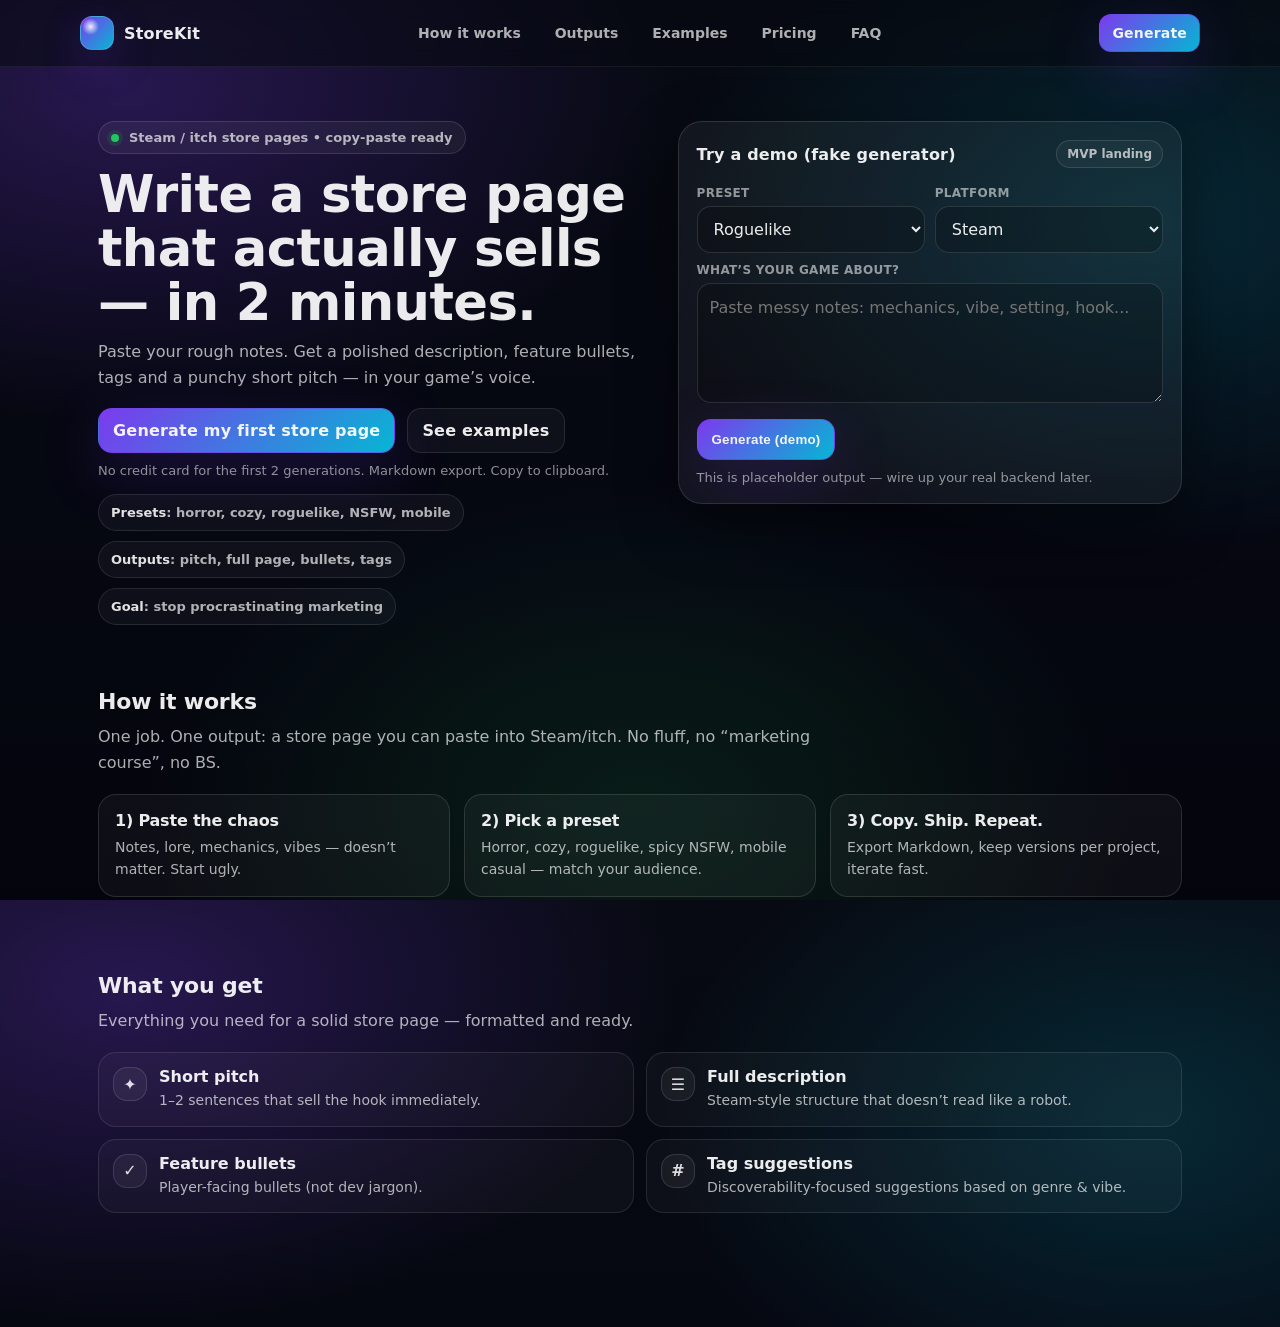
==== index.html @ 453ff999 "Create index.html" ====
<!doctype html>
<html lang="en">
<head>
  <meta charset="utf-8" />
  <meta name="viewport" content="width=device-width, initial-scale=1" />
  <title>StoreKit — Store pages that sell (in minutes)</title>
  <meta name="description" content="Paste your messy notes. Get a polished Steam/itch store page: short pitch, full description, feature bullets, and tags — in minutes." />
  <meta name="theme-color" content="#0b0f1a" />

  <!-- Open Graph -->
  <meta property="og:title" content="StoreKit — Store pages that sell (in minutes)" />
  <meta property="og:description" content="Generate a Steam/itch store page from rough notes: pitch, description, bullets, and tags." />
  <meta property="og:type" content="website" />
  <!-- TODO: add your deployed URL -->
  <meta property="og:url" content="https://YOUR_DOMAIN_HERE" />
  <!-- TODO: add og image -->
  <meta property="og:image" content="https://YOUR_DOMAIN_HERE/og.png" />

  <!-- Favicon -->
  <link rel="icon" href="/favicon.ico" />

  <style>
    :root{
      --bg: #070a12;
      --panel: rgba(255,255,255,0.06);
      --panel2: rgba(255,255,255,0.04);
      --border: rgba(255,255,255,0.12);
      --text: rgba(255,255,255,0.92);
      --muted: rgba(255,255,255,0.68);
      --muted2: rgba(255,255,255,0.55);
      --shadow: 0 20px 60px rgba(0,0,0,0.45);
      --radius: 18px;
      --radius2: 24px;

      --accent: #7c3aed;      /* purple */
      --accent2: #22c55e;     /* green  */
      --accent3: #06b6d4;     /* cyan   */

      --max: 1120px;
      --font: ui-sans-serif, system-ui, -apple-system, Segoe UI, Roboto, Helvetica, Arial, "Apple Color Emoji","Segoe UI Emoji";
    }

    *{ box-sizing: border-box; }
    html, body{ height: 100%; }
    body{
      margin: 0;
      font-family: var(--font);
      color: var(--text);
      background:
        radial-gradient(1000px 600px at 10% 10%, rgba(124, 58, 237, 0.28), transparent 55%),
        radial-gradient(900px 600px at 90% 25%, rgba(6, 182, 212, 0.18), transparent 55%),
        radial-gradient(900px 600px at 50% 90%, rgba(34, 197, 94, 0.12), transparent 55%),
        linear-gradient(180deg, #070a12 0%, #050711 60%, #04050c 100%);
      overflow-x: hidden;
    }

    a{ color: inherit; text-decoration: none; }
    .wrap{ max-width: var(--max); margin: 0 auto; padding: 0 18px; }

    /* Top nav */
    .nav{
      position: sticky;
      top: 0;
      z-index: 50;
      backdrop-filter: blur(10px);
      background: rgba(7,10,18,0.55);
      border-bottom: 1px solid rgba(255,255,255,0.06);
    }
    .nav-in{
      display: flex;
      align-items: center;
      justify-content: space-between;
      gap: 14px;
      padding: 14px 0;
    }
    .brand{
      display: flex; align-items: center; gap: 10px;
      font-weight: 800; letter-spacing: 0.2px;
    }
    .logo{
      width: 34px; height: 34px; border-radius: 12px;
      background:
        radial-gradient(14px 14px at 30% 30%, rgba(255,255,255,0.9), transparent 60%),
        linear-gradient(135deg, rgba(124,58,237,1), rgba(6,182,212,1));
      box-shadow: 0 14px 40px rgba(124,58,237,0.25);
      border: 1px solid rgba(255,255,255,0.15);
    }
    .nav-links{
      display: flex; align-items: center; gap: 14px;
      color: var(--muted);
      font-weight: 600;
      font-size: 14px;
    }
    .nav-links a{
      padding: 8px 10px;
      border-radius: 10px;
    }
    .nav-links a:hover{
      background: rgba(255,255,255,0.06);
      color: rgba(255,255,255,0.86);
    }

    /* Buttons */
    .btn{
      display: inline-flex;
      align-items: center;
      justify-content: center;
      gap: 10px;
      padding: 12px 14px;
      border-radius: 14px;
      font-weight: 800;
      letter-spacing: 0.2px;
      border: 1px solid rgba(255,255,255,0.12);
      background: rgba(255,255,255,0.06);
      color: rgba(255,255,255,0.92);
      cursor: pointer;
      user-select: none;
      transition: transform 160ms ease, background 160ms ease, border-color 160ms ease, box-shadow 160ms ease;
      box-shadow: 0 10px 30px rgba(0,0,0,0.28);
    }
    .btn:hover{
      transform: translateY(-1px);
      border-color: rgba(255,255,255,0.22);
      background: rgba(255,255,255,0.08);
    }
    .btn.primary{
      border: 1px solid rgba(124,58,237,0.55);
      background: linear-gradient(135deg, rgba(124,58,237,1), rgba(6,182,212,1));
      box-shadow: 0 18px 60px rgba(124,58,237,0.22);
    }
    .btn.primary:hover{
      box-shadow: 0 18px 70px rgba(124,58,237,0.30);
    }
    .btn.small{
      padding: 10px 12px;
      border-radius: 12px;
      font-size: 14px;
      font-weight: 800;
    }
    .btn.ghost{
      background: rgba(255,255,255,0.04);
      border-color: rgba(255,255,255,0.10);
      box-shadow: none;
    }

    /* Hero */
    .hero{
      padding: 54px 0 26px;
    }
    .hero-grid{
      display: grid;
      grid-template-columns: 1.05fr 0.95fr;
      gap: 22px;
      align-items: start;
    }
    .pill{
      display: inline-flex;
      align-items: center;
      gap: 10px;
      padding: 8px 12px;
      border-radius: 999px;
      border: 1px solid rgba(255,255,255,0.12);
      background: rgba(255,255,255,0.05);
      color: var(--muted);
      font-size: 13px;
      font-weight: 700;
    }
    .dot{
      width: 8px; height: 8px; border-radius: 999px;
      background: var(--accent2);
      box-shadow: 0 0 0 4px rgba(34,197,94,0.12);
    }
    h1{
      margin: 14px 0 10px;
      font-size: clamp(34px, 4vw, 52px);
      line-height: 1.05;
      letter-spacing: -0.6px;
    }
    .sub{
      color: var(--muted);
      font-size: 16px;
      line-height: 1.6;
      max-width: 56ch;
      margin: 0 0 18px;
    }
    .cta-row{
      display: flex;
      flex-wrap: wrap;
      gap: 12px;
      margin: 10px 0 10px;
    }
    .microtrust{
      color: var(--muted2);
      font-size: 13px;
      margin-top: 10px;
    }
    .stats{
      display: flex;
      flex-wrap: wrap;
      gap: 10px;
      margin-top: 16px;
    }
    .chip{
      border: 1px solid rgba(255,255,255,0.10);
      background: rgba(255,255,255,0.04);
      color: var(--muted);
      padding: 10px 12px;
      border-radius: 999px;
      font-size: 13px;
      font-weight: 700;
    }
    .chip b{ color: rgba(255,255,255,0.88); }

    /* Form card */
    .card{
      border: 1px solid rgba(255,255,255,0.12);
      background: rgba(255,255,255,0.05);
      border-radius: var(--radius2);
      box-shadow: var(--shadow);
      overflow: hidden;
    }
    .card-in{
      padding: 18px;
    }
    .card-head{
      display: flex;
      align-items: center;
      justify-content: space-between;
      gap: 10px;
      margin-bottom: 12px;
    }
    .card-title{
      font-weight: 900;
      letter-spacing: 0.2px;
    }
    .badge{
      font-size: 12px;
      font-weight: 900;
      padding: 6px 10px;
      border-radius: 999px;
      border: 1px solid rgba(255,255,255,0.12);
      background: rgba(255,255,255,0.04);
      color: var(--muted);
    }

    .grid2{
      display: grid;
      grid-template-columns: 1fr 1fr;
      gap: 10px;
      margin: 10px 0;
    }

    label{
      display: block;
      font-size: 12px;
      font-weight: 800;
      letter-spacing: 0.3px;
      color: var(--muted2);
      margin: 6px 0 6px;
      text-transform: uppercase;
    }
    select, textarea, input{
      width: 100%;
      color: rgba(255,255,255,0.92);
      background: rgba(0,0,0,0.22);
      border: 1px solid rgba(255,255,255,0.12);
      border-radius: 14px;
      padding: 12px 12px;
      outline: none;
      font: inherit;
    }
    select:focus, textarea:focus, input:focus{
      border-color: rgba(124,58,237,0.65);
      box-shadow: 0 0 0 4px rgba(124,58,237,0.18);
    }
    textarea{
      min-height: 120px;
      resize: vertical;
      line-height: 1.5;
    }
    .form-actions{
      display: flex;
      align-items: center;
      justify-content: space-between;
      gap: 10px;
      margin-top: 12px;
      flex-wrap: wrap;
    }
    .hint{
      color: var(--muted2);
      font-size: 13px;
    }
    .output{
      margin-top: 14px;
      border-top: 1px solid rgba(255,255,255,0.08);
      padding-top: 14px;
      display: none;
    }
    .output pre{
      margin: 0;
      white-space: pre-wrap;
      word-break: break-word;
      background: rgba(0,0,0,0.22);
      border: 1px solid rgba(255,255,255,0.10);
      border-radius: 14px;
      padding: 12px;
      color: rgba(255,255,255,0.86);
      font-size: 13px;
      line-height: 1.5;
    }
    .output-top{
      display: flex;
      align-items: center;
      justify-content: space-between;
      gap: 10px;
      margin-bottom: 10px;
    }

    /* Sections */
    section{
      padding: 38px 0;
    }
    .section-title{
      font-size: 22px;
      margin: 0 0 10px;
      letter-spacing: -0.2px;
    }
    .section-sub{
      margin: 0 0 18px;
      color: var(--muted);
      line-height: 1.6;
      max-width: 72ch;
    }

    .cards{
      display: grid;
      grid-template-columns: repeat(3, 1fr);
      gap: 14px;
    }
    .mini{
      border: 1px solid rgba(255,255,255,0.12);
      background: rgba(255,255,255,0.04);
      border-radius: var(--radius);
      padding: 16px;
    }
    .mini h3{
      margin: 0 0 6px;
      font-size: 16px;
      letter-spacing: -0.2px;
    }
    .mini p{
      margin: 0;
      color: var(--muted);
      line-height: 1.6;
      font-size: 14px;
    }

    /* Outputs list */
    .list{
      display: grid;
      grid-template-columns: 1fr 1fr;
      gap: 12px;
    }
    .li{
      border: 1px solid rgba(255,255,255,0.10);
      background: rgba(255,255,255,0.03);
      border-radius: var(--radius);
      padding: 14px;
      display: flex;
      gap: 12px;
      align-items: flex-start;
    }
    .ic{
      width: 34px; height: 34px;
      border-radius: 14px;
      border: 1px solid rgba(255,255,255,0.12);
      background: rgba(255,255,255,0.05);
      display: grid;
      place-items: center;
      font-weight: 900;
      color: rgba(255,255,255,0.86);
      flex: 0 0 auto;
    }
    .li b{ display:block; margin-bottom: 4px; }
    .li span{ color: var(--muted); font-size: 14px; line-height: 1.55; }

    /* Example */
    .example{
      display: grid;
      grid-template-columns: 1fr 1fr;
      gap: 14px;
    }
    .codebox{
      border: 1px solid rgba(255,255,255,0.12);
      background: rgba(255,255,255,0.04);
      border-radius: var(--radius2);
      padding: 16px;
      overflow: hidden;
    }
    .codebox h4{
      margin: 0 0 10px;
      font-size: 13px;
      color: var(--muted2);
      letter-spacing: 0.6px;
      text-transform: uppercase;
    }
    .codebox pre{
      margin: 0;
      white-space: pre-wrap;
      word-break: break-word;
      color: rgba(255,255,255,0.86);
      line-height: 1.55;
      font-size: 14px;
    }

    /* Pricing */
    .pricing{
      display: grid;
      grid-template-columns: repeat(3, 1fr);
      gap: 14px;
      align-items: stretch;
    }
    .price-card{
      border: 1px solid rgba(255,255,255,0.12);
      background: rgba(255,255,255,0.04);
      border-radius: var(--radius2);
      padding: 18px;
      display: flex;
      flex-direction: column;
      gap: 12px;
      position: relative;
      overflow: hidden;
    }
    .price-card.featured{
      border-color: rgba(124,58,237,0.55);
      background: linear-gradient(180deg, rgba(124,58,237,0.18), rgba(255,255,255,0.04));
      box-shadow: 0 24px 90px rgba(124,58,237,0.18);
    }
    .price-top{
      display:flex; align-items:flex-start; justify-content:space-between; gap:10px;
    }
    .price-name{
      font-weight: 900;
      letter-spacing: 0.2px;
      font-size: 18px;
    }
    .price{
      font-size: 34px;
      font-weight: 950;
      letter-spacing: -0.6px;
      margin-top: 4px;
    }
    .per{
      color: var(--muted2);
      font-size: 13px;
      margin-top: -4px;
    }
    ul{
      margin: 0;
      padding: 0 0 0 18px;
      color: var(--muted);
      line-height: 1.65;
      font-size: 14px;
    }
    .price-actions{ margin-top: auto; display:flex; gap:10px; flex-wrap: wrap; }

    /* FAQ */
    .faq{
      display: grid;
      grid-template-columns: 1fr 1fr;
      gap: 14px;
    }
    details{
      border: 1px solid rgba(255,255,255,0.10);
      background: rgba(255,255,255,0.03);
      border-radius: var(--radius);
      padding: 12px 14px;
    }
    summary{
      cursor: pointer;
      font-weight: 850;
      color: rgba(255,255,255,0.88);
      list-style: none;
    }
    summary::-webkit-details-marker{ display: none; }
    details p{
      margin: 10px 0 0;
      color: var(--muted);
      line-height: 1.6;
      font-size: 14px;
    }

    /* Final CTA */
    .final{
      padding: 46px 0 62px;
    }
    .final-box{
      border: 1px solid rgba(255,255,255,0.12);
      background: linear-gradient(135deg, rgba(124,58,237,0.14), rgba(6,182,212,0.10));
      border-radius: 28px;
      padding: 22px;
      box-shadow: var(--shadow);
      display: flex;
      gap: 16px;
      align-items: center;
      justify-content: space-between;
      flex-wrap: wrap;
    }
    .final-box h2{
      margin: 0 0 6px;
      font-size: 22px;
      letter-spacing: -0.2px;
    }
    .final-box p{
      margin: 0;
      color: var(--muted);
      line-height: 1.6;
      max-width: 62ch;
    }

    footer{
      padding: 26px 0 40px;
      color: var(--muted2);
      font-size: 13px;
      border-top: 1px solid rgba(255,255,255,0.06);
    }
    .foot{
      display:flex; align-items:flex-start; justify-content:space-between; gap:16px; flex-wrap: wrap;
    }
    .foot a{ color: rgba(255,255,255,0.78); }
    .foot a:hover{ text-decoration: underline; }

    /* Responsive */
    @media (max-width: 980px){
      .hero-grid{ grid-template-columns: 1fr; }
      .cards{ grid-template-columns: 1fr; }
      .list{ grid-template-columns: 1fr; }
      .example{ grid-template-columns: 1fr; }
      .pricing{ grid-template-columns: 1fr; }
      .faq{ grid-template-columns: 1fr; }
    }

    @media (max-width: 520px){
      .nav-links{ display: none; }
      .btn{ width: 100%; }
      .cta-row{ flex-direction: column; }
      .form-actions{ flex-direction: column; align-items: stretch; }
    }
  </style>
</head>

<body>
  <!-- NAV -->
  <div class="nav">
    <div class="wrap nav-in">
      <a class="brand" href="#top" aria-label="StoreKit home">
        <span class="logo" aria-hidden="true"></span>
        <span>StoreKit</span>
      </a>

      <div class="nav-links" aria-label="Primary navigation">
        <a href="#how">How it works</a>
        <a href="#outputs">Outputs</a>
        <a href="#examples">Examples</a>
        <a href="#pricing">Pricing</a>
        <a href="#faq">FAQ</a>
      </div>

      <a class="btn small primary" href="#try">Generate</a>
    </div>
  </div>

  <!-- HERO -->
  <header class="hero" id="top">
    <div class="wrap">
      <div class="hero-grid">
        <div>
          <div class="pill">
            <span class="dot" aria-hidden="true"></span>
            <span>Steam / itch store pages • copy-paste ready</span>
          </div>

          <h1>Write a store page that actually sells — in 2 minutes.</h1>
          <p class="sub">
            Paste your rough notes. Get a polished description, feature bullets, tags and a punchy short pitch —
            in your game’s voice.
          </p>

          <div class="cta-row">
            <!-- TODO: replace href with your real app route when ready -->
            <a class="btn primary" href="#try">Generate my first store page</a>
            <a class="btn ghost" href="#examples">See examples</a>
          </div>

          <div class="microtrust">No credit card for the first 2 generations. Markdown export. Copy to clipboard.</div>

          <div class="stats" aria-label="Highlights">
            <div class="chip"><b>Presets</b>: horror, cozy, roguelike, NSFW, mobile</div>
            <div class="chip"><b>Outputs</b>: pitch, full page, bullets, tags</div>
            <div class="chip"><b>Goal</b>: stop procrastinating marketing</div>
          </div>
        </div>

        <!-- TRY CARD -->
        <div class="card" id="try">
          <div class="card-in">
            <div class="card-head">
              <div class="card-title">Try a demo (fake generator)</div>
              <div class="badge">MVP landing</div>
            </div>

            <div class="grid2">
              <div>
                <label for="genre">Preset</label>
                <select id="genre">
                  <option>Horror</option>
                  <option>Cozy</option>
                  <option selected>Roguelike</option>
                  <option>Mobile Casual</option>
                  <option>NSFW / Spicy</option>
                </select>
              </div>
              <div>
                <label for="platform">Platform</label>
                <select id="platform">
                  <option selected>Steam</option>
                  <option>itch.io</option>
                  <option>Play Store</option>
                </select>
              </div>
            </div>

            <label for="notes">What’s your game about?</label>
            <textarea id="notes" placeholder="Paste messy notes: mechanics, vibe, setting, hook..."></textarea>

            <div class="form-actions">
              <button class="btn primary" id="genBtn" type="button">Generate (demo)</button>
              <div class="hint">This is placeholder output — wire up your real backend later.</div>
            </div>

            <div class="output" id="output">
              <div class="output-top">
                <div class="badge">Generated preview</div>
                <button class="btn small" id="copyBtn" type="button">Copy</button>
              </div>
              <pre id="outText"></pre>
            </div>
          </div>
        </div>
      </div>
    </div>
  </header>

  <!-- HOW -->
  <section id="how">
    <div class="wrap">
      <h2 class="section-title">How it works</h2>
      <p class="section-sub">
        One job. One output: a store page you can paste into Steam/itch. No fluff, no “marketing course”, no BS.
      </p>

      <div class="cards">
        <div class="mini">
          <h3>1) Paste the chaos</h3>
          <p>Notes, lore, mechanics, vibes — doesn’t matter. Start ugly.</p>
        </div>
        <div class="mini">
          <h3>2) Pick a preset</h3>
          <p>Horror, cozy, roguelike, spicy NSFW, mobile casual — match your audience.</p>
        </div>
        <div class="mini">
          <h3>3) Copy. Ship. Repeat.</h3>
          <p>Export Markdown, keep versions per project, iterate fast.</p>
        </div>
      </div>
    </div>
  </section>

  <!-- OUTPUTS -->
  <section id="outputs">
    <div class="wrap">
      <h2 class="section-title">What you get</h2>
      <p class="section-sub">Everything you need for a solid store page — formatted and ready.</p>

      <div class="list">
        <div class="li">
          <div class="ic">✦</div>
          <div>
            <b>Short pitch</b>
            <span>1–2 sentences that sell the hook immediately.</span>
          </div>
        </div>
        <div class="li">
          <div class="ic">☰</div>
          <div>
            <b>Full description</b>
            <span>Steam-style structure that doesn’t read like a robot.</span>
          </div>
        </div>
        <div class="li">
          <div class="ic">✓</div>
          <div>
            <b>Feature bullets</b>
            <span>Player-facing bullets (not dev jargon).</span>
          </div>
        </div>
        <div class="li">
          <div class="ic">#</div>
          <div>
            <b>Tag suggestions</b>
            <span>Discoverability-focused suggestions based on genre & vibe.</span>
          </div>
        </div>
      </div>
    </div>
  </section>

  <!-- EXAMPLES -->
  <section id="examples">
    <div class="wrap">
      <h2 class="section
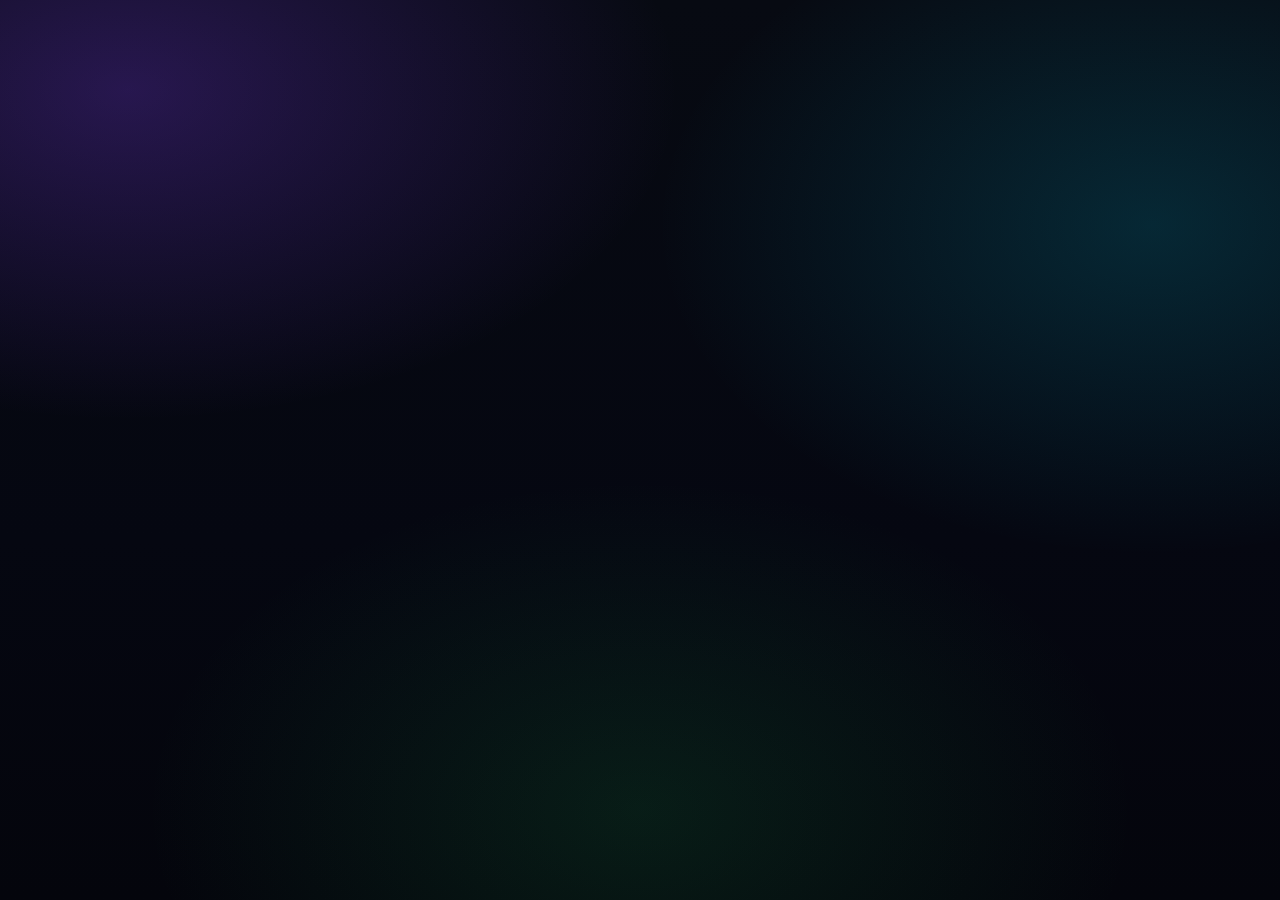
==== commit 064da8a4: "Update index.html" ====
--- a/index.html
+++ b/index.html
@@ -435,118 +435,7 @@
       border-color: rgba(124,58,237,0.55);
       background: linear-gradient(180deg, rgba(124,58,237,0.18), rgba(255,255,255,0.04));
       box-shadow: 0 24px 90px rgba(124,58,237,0.18);
-    }
-    .price-top{
-      display:flex; align-items:flex-start; justify-content:space-between; gap:10px;
-    }
-    .price-name{
-      font-weight: 900;
-      letter-spacing: 0.2px;
-      font-size: 18px;
-    }
-    .price{
-      font-size: 34px;
-      font-weight: 950;
-      letter-spacing: -0.6px;
-      margin-top: 4px;
-    }
-    .per{
-      color: var(--muted2);
-      font-size: 13px;
-      margin-top: -4px;
-    }
-    ul{
-      margin: 0;
-      padding: 0 0 0 18px;
-      color: var(--muted);
-      line-height: 1.65;
-      font-size: 14px;
-    }
-    .price-actions{ margin-top: auto; display:flex; gap:10px; flex-wrap: wrap; }
-
-    /* FAQ */
-    .faq{
-      display: grid;
-      grid-template-columns: 1fr 1fr;
-      gap: 14px;
-    }
-    details{
-      border: 1px solid rgba(255,255,255,0.10);
-      background: rgba(255,255,255,0.03);
-      border-radius: var(--radius);
-      padding: 12px 14px;
-    }
-    summary{
-      cursor: pointer;
-      font-weight: 850;
-      color: rgba(255,255,255,0.88);
-      list-style: none;
-    }
-    summary::-webkit-details-marker{ display: none; }
-    details p{
-      margin: 10px 0 0;
-      color: var(--muted);
-      line-height: 1.6;
-      font-size: 14px;
-    }
-
-    /* Final CTA */
-    .final{
-      padding: 46px 0 62px;
-    }
-    .final-box{
-      border: 1px solid rgba(255,255,255,0.12);
-      background: linear-gradient(135deg, rgba(124,58,237,0.14), rgba(6,182,212,0.10));
-      border-radius: 28px;
-      padding: 22px;
-      box-shadow: var(--shadow);
-      display: flex;
-      gap: 16px;
-      align-items: center;
-      justify-content: space-between;
-      flex-wrap: wrap;
-    }
-    .final-box h2{
-      margin: 0 0 6px;
-      font-size: 22px;
-      letter-spacing: -0.2px;
-    }
-    .final-box p{
-      margin: 0;
-      color: var(--muted);
-      line-height: 1.6;
-      max-width: 62ch;
-    }
-
-    footer{
-      padding: 26px 0 40px;
-      color: var(--muted2);
-      font-size: 13px;
-      border-top: 1px solid rgba(255,255,255,0.06);
-    }
-    .foot{
-      display:flex; align-items:flex-start; justify-content:space-between; gap:16px; flex-wrap: wrap;
-    }
-    .foot a{ color: rgba(255,255,255,0.78); }
-    .foot a:hover{ text-decoration: underline; }
-
-    /* Responsive */
-    @media (max-width: 980px){
-      .hero-grid{ grid-template-columns: 1fr; }
-      .cards{ grid-template-columns: 1fr; }
-      .list{ grid-template-columns: 1fr; }
-      .example{ grid-template-columns: 1fr; }
-      .pricing{ grid-template-columns: 1fr; }
-      .faq{ grid-template-columns: 1fr; }
-    }
-
-    @media (max-width: 520px){
-      .nav-links{ display: none; }
-      .btn{ width: 100%; }
-      .cta-row{ flex-direction: column; }
-      .form-actions{ flex-direction: column; align-items: stretch; }
-    }
-  </style>
+
 </head>
 
 <body>
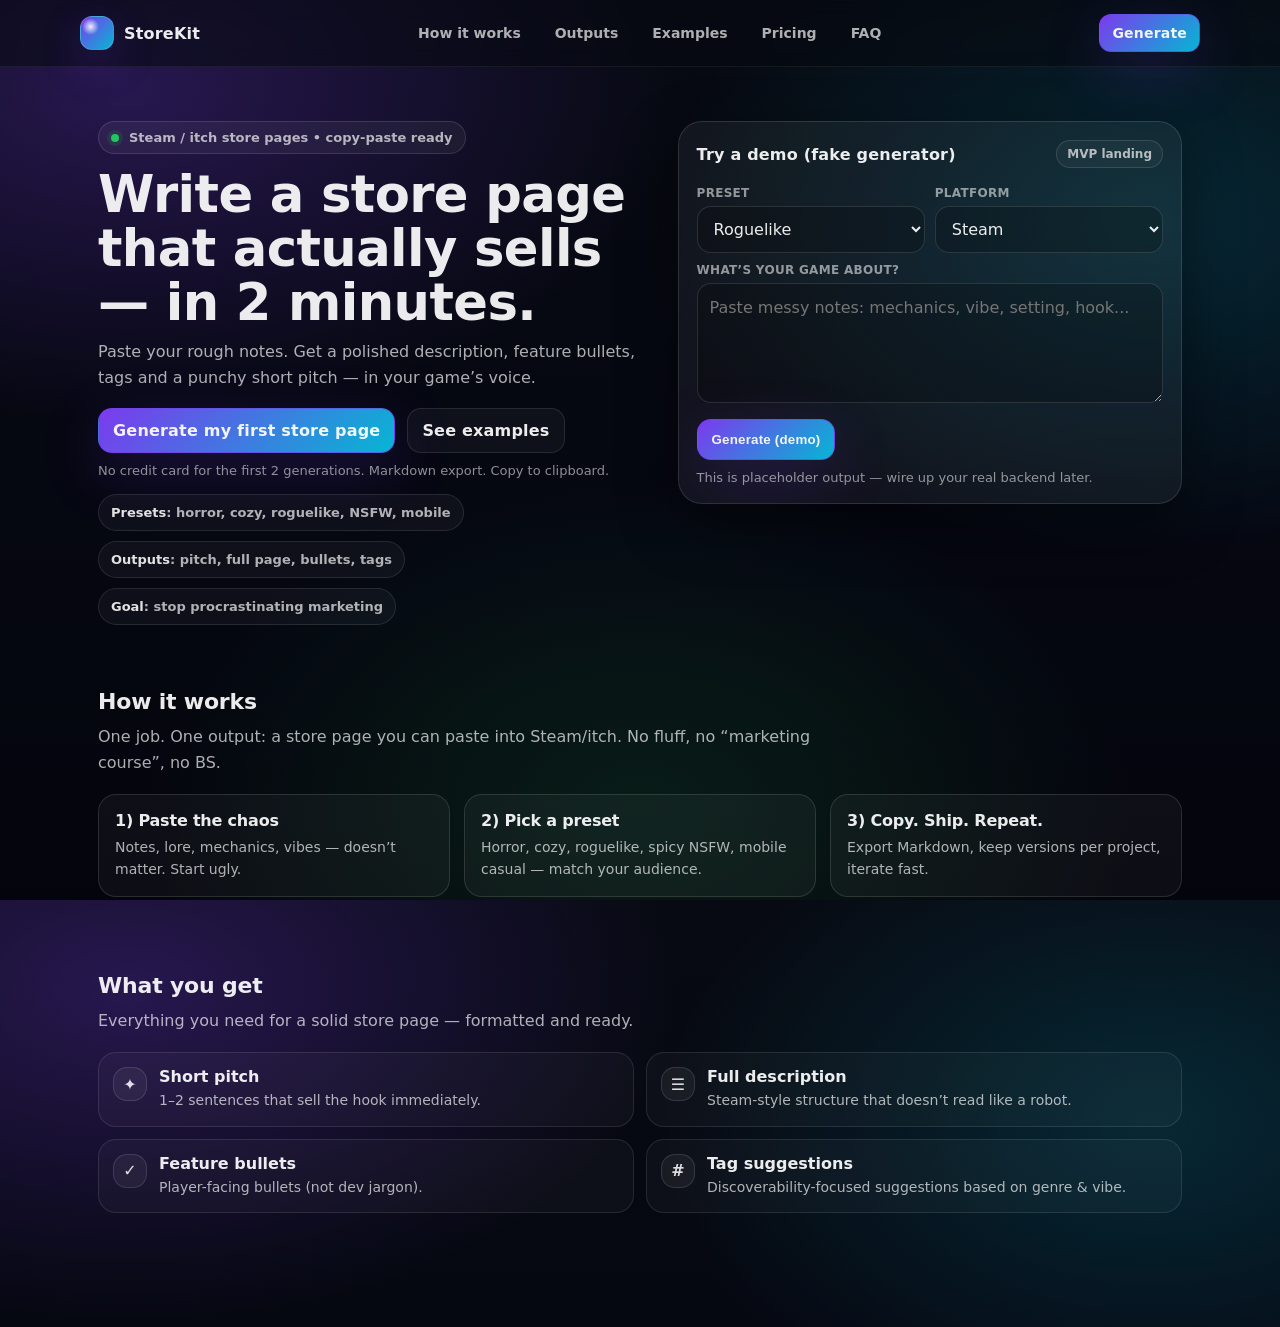
==== commit c37c2757: "Update index.html" ====
--- a/index.html
+++ b/index.html
@@ -19,423 +19,8 @@
   <!-- Favicon -->
   <link rel="icon" href="/favicon.ico" />
 
-  <style>
-    :root{
-      --bg: #070a12;
-      --panel: rgba(255,255,255,0.06);
-      --panel2: rgba(255,255,255,0.04);
-      --border: rgba(255,255,255,0.12);
-      --text: rgba(255,255,255,0.92);
-      --muted: rgba(255,255,255,0.68);
-      --muted2: rgba(255,255,255,0.55);
-      --shadow: 0 20px 60px rgba(0,0,0,0.45);
-      --radius: 18px;
-      --radius2: 24px;
-
-      --accent: #7c3aed;      /* purple */
-      --accent2: #22c55e;     /* green  */
-      --accent3: #06b6d4;     /* cyan   */
-
-      --max: 1120px;
-      --font: ui-sans-serif, system-ui, -apple-system, Segoe UI, Roboto, Helvetica, Arial, "Apple Color Emoji","Segoe UI Emoji";
-    }
-
-    *{ box-sizing: border-box; }
-    html, body{ height: 100%; }
-    body{
-      margin: 0;
-      font-family: var(--font);
-      color: var(--text);
-      background:
-        radial-gradient(1000px 600px at 10% 10%, rgba(124, 58, 237, 0.28), transparent 55%),
-        radial-gradient(900px 600px at 90% 25%, rgba(6, 182, 212, 0.18), transparent 55%),
-        radial-gradient(900px 600px at 50% 90%, rgba(34, 197, 94, 0.12), transparent 55%),
-        linear-gradient(180deg, #070a12 0%, #050711 60%, #04050c 100%);
-      overflow-x: hidden;
-    }
-
-    a{ color: inherit; text-decoration: none; }
-    .wrap{ max-width: var(--max); margin: 0 auto; padding: 0 18px; }
-
-    /* Top nav */
-    .nav{
-      position: sticky;
-      top: 0;
-      z-index: 50;
-      backdrop-filter: blur(10px);
-      background: rgba(7,10,18,0.55);
-      border-bottom: 1px solid rgba(255,255,255,0.06);
-    }
-    .nav-in{
-      display: flex;
-      align-items: center;
-      justify-content: space-between;
-      gap: 14px;
-      padding: 14px 0;
-    }
-    .brand{
-      display: flex; align-items: center; gap: 10px;
-      font-weight: 800; letter-spacing: 0.2px;
-    }
-    .logo{
-      width: 34px; height: 34px; border-radius: 12px;
-      background:
-        radial-gradient(14px 14px at 30% 30%, rgba(255,255,255,0.9), transparent 60%),
-        linear-gradient(135deg, rgba(124,58,237,1), rgba(6,182,212,1));
-      box-shadow: 0 14px 40px rgba(124,58,237,0.25);
-      border: 1px solid rgba(255,255,255,0.15);
-    }
-    .nav-links{
-      display: flex; align-items: center; gap: 14px;
-      color: var(--muted);
-      font-weight: 600;
-      font-size: 14px;
-    }
-    .nav-links a{
-      padding: 8px 10px;
-      border-radius: 10px;
-    }
-    .nav-links a:hover{
-      background: rgba(255,255,255,0.06);
-      color: rgba(255,255,255,0.86);
-    }
-
-    /* Buttons */
-    .btn{
-      display: inline-flex;
-      align-items: center;
-      justify-content: center;
-      gap: 10px;
-      padding: 12px 14px;
-      border-radius: 14px;
-      font-weight: 800;
-      letter-spacing: 0.2px;
-      border: 1px solid rgba(255,255,255,0.12);
-      background: rgba(255,255,255,0.06);
-      color: rgba(255,255,255,0.92);
-      cursor: pointer;
-      user-select: none;
-      transition: transform 160ms ease, background 160ms ease, border-color 160ms ease, box-shadow 160ms ease;
-      box-shadow: 0 10px 30px rgba(0,0,0,0.28);
-    }
-    .btn:hover{
-      transform: translateY(-1px);
-      border-color: rgba(255,255,255,0.22);
-      background: rgba(255,255,255,0.08);
-    }
-    .btn.primary{
-      border: 1px solid rgba(124,58,237,0.55);
-      background: linear-gradient(135deg, rgba(124,58,237,1), rgba(6,182,212,1));
-      box-shadow: 0 18px 60px rgba(124,58,237,0.22);
-    }
-    .btn.primary:hover{
-      box-shadow: 0 18px 70px rgba(124,58,237,0.30);
-    }
-    .btn.small{
-      padding: 10px 12px;
-      border-radius: 12px;
-      font-size: 14px;
-      font-weight: 800;
-    }
-    .btn.ghost{
-      background: rgba(255,255,255,0.04);
-      border-color: rgba(255,255,255,0.10);
-      box-shadow: none;
-    }
-
-    /* Hero */
-    .hero{
-      padding: 54px 0 26px;
-    }
-    .hero-grid{
-      display: grid;
-      grid-template-columns: 1.05fr 0.95fr;
-      gap: 22px;
-      align-items: start;
-    }
-    .pill{
-      display: inline-flex;
-      align-items: center;
-      gap: 10px;
-      padding: 8px 12px;
-      border-radius: 999px;
-      border: 1px solid rgba(255,255,255,0.12);
-      background: rgba(255,255,255,0.05);
-      color: var(--muted);
-      font-size: 13px;
-      font-weight: 700;
-    }
-    .dot{
-      width: 8px; height: 8px; border-radius: 999px;
-      background: var(--accent2);
-      box-shadow: 0 0 0 4px rgba(34,197,94,0.12);
-    }
-    h1{
-      margin: 14px 0 10px;
-      font-size: clamp(34px, 4vw, 52px);
-      line-height: 1.05;
-      letter-spacing: -0.6px;
-    }
-    .sub{
-      color: var(--muted);
-      font-size: 16px;
-      line-height: 1.6;
-      max-width: 56ch;
-      margin: 0 0 18px;
-    }
-    .cta-row{
-      display: flex;
-      flex-wrap: wrap;
-      gap: 12px;
-      margin: 10px 0 10px;
-    }
-    .microtrust{
-      color: var(--muted2);
-      font-size: 13px;
-      margin-top: 10px;
-    }
-    .stats{
-      display: flex;
-      flex-wrap: wrap;
-      gap: 10px;
-      margin-top: 16px;
-    }
-    .chip{
-      border: 1px solid rgba(255,255,255,0.10);
-      background: rgba(255,255,255,0.04);
-      color: var(--muted);
-      padding: 10px 12px;
-      border-radius: 999px;
-      font-size: 13px;
-      font-weight: 700;
-    }
-    .chip b{ color: rgba(255,255,255,0.88); }
-
-    /* Form card */
-    .card{
-      border: 1px solid rgba(255,255,255,0.12);
-      background: rgba(255,255,255,0.05);
-      border-radius: var(--radius2);
-      box-shadow: var(--shadow);
-      overflow: hidden;
-    }
-    .card-in{
-      padding: 18px;
-    }
-    .card-head{
-      display: flex;
-      align-items: center;
-      justify-content: space-between;
-      gap: 10px;
-      margin-bottom: 12px;
-    }
-    .card-title{
-      font-weight: 900;
-      letter-spacing: 0.2px;
-    }
-    .badge{
-      font-size: 12px;
-      font-weight: 900;
-      padding: 6px 10px;
-      border-radius: 999px;
-      border: 1px solid rgba(255,255,255,0.12);
-      background: rgba(255,255,255,0.04);
-      color: var(--muted);
-    }
-
-    .grid2{
-      display: grid;
-      grid-template-columns: 1fr 1fr;
-      gap: 10px;
-      margin: 10px 0;
-    }
-
-    label{
-      display: block;
-      font-size: 12px;
-      font-weight: 800;
-      letter-spacing: 0.3px;
-      color: var(--muted2);
-      margin: 6px 0 6px;
-      text-transform: uppercase;
-    }
-    select, textarea, input{
-      width: 100%;
-      color: rgba(255,255,255,0.92);
-      background: rgba(0,0,0,0.22);
-      border: 1px solid rgba(255,255,255,0.12);
-      border-radius: 14px;
-      padding: 12px 12px;
-      outline: none;
-      font: inherit;
-    }
-    select:focus, textarea:focus, input:focus{
-      border-color: rgba(124,58,237,0.65);
-      box-shadow: 0 0 0 4px rgba(124,58,237,0.18);
-    }
-    textarea{
-      min-height: 120px;
-      resize: vertical;
-      line-height: 1.5;
-    }
-    .form-actions{
-      display: flex;
-      align-items: center;
-      justify-content: space-between;
-      gap: 10px;
-      margin-top: 12px;
-      flex-wrap: wrap;
-    }
-    .hint{
-      color: var(--muted2);
-      font-size: 13px;
-    }
-    .output{
-      margin-top: 14px;
-      border-top: 1px solid rgba(255,255,255,0.08);
-      padding-top: 14px;
-      display: none;
-    }
-    .output pre{
-      margin: 0;
-      white-space: pre-wrap;
-      word-break: break-word;
-      background: rgba(0,0,0,0.22);
-      border: 1px solid rgba(255,255,255,0.10);
-      border-radius: 14px;
-      padding: 12px;
-      color: rgba(255,255,255,0.86);
-      font-size: 13px;
-      line-height: 1.5;
-    }
-    .output-top{
-      display: flex;
-      align-items: center;
-      justify-content: space-between;
-      gap: 10px;
-      margin-bottom: 10px;
-    }
-
-    /* Sections */
-    section{
-      padding: 38px 0;
-    }
-    .section-title{
-      font-size: 22px;
-      margin: 0 0 10px;
-      letter-spacing: -0.2px;
-    }
-    .section-sub{
-      margin: 0 0 18px;
-      color: var(--muted);
-      line-height: 1.6;
-      max-width: 72ch;
-    }
-
-    .cards{
-      display: grid;
-      grid-template-columns: repeat(3, 1fr);
-      gap: 14px;
-    }
-    .mini{
-      border: 1px solid rgba(255,255,255,0.12);
-      background: rgba(255,255,255,0.04);
-      border-radius: var(--radius);
-      padding: 16px;
-    }
-    .mini h3{
-      margin: 0 0 6px;
-      font-size: 16px;
-      letter-spacing: -0.2px;
-    }
-    .mini p{
-      margin: 0;
-      color: var(--muted);
-      line-height: 1.6;
-      font-size: 14px;
-    }
-
-    /* Outputs list */
-    .list{
-      display: grid;
-      grid-template-columns: 1fr 1fr;
-      gap: 12px;
-    }
-    .li{
-      border: 1px solid rgba(255,255,255,0.10);
-      background: rgba(255,255,255,0.03);
-      border-radius: var(--radius);
-      padding: 14px;
-      display: flex;
-      gap: 12px;
-      align-items: flex-start;
-    }
-    .ic{
-      width: 34px; height: 34px;
-      border-radius: 14px;
-      border: 1px solid rgba(255,255,255,0.12);
-      background: rgba(255,255,255,0.05);
-      display: grid;
-      place-items: center;
-      font-weight: 900;
-      color: rgba(255,255,255,0.86);
-      flex: 0 0 auto;
-    }
-    .li b{ display:block; margin-bottom: 4px; }
-    .li span{ color: var(--muted); font-size: 14px; line-height: 1.55; }
-
-    /* Example */
-    .example{
-      display: grid;
-      grid-template-columns: 1fr 1fr;
-      gap: 14px;
-    }
-    .codebox{
-      border: 1px solid rgba(255,255,255,0.12);
-      background: rgba(255,255,255,0.04);
-      border-radius: var(--radius2);
-      padding: 16px;
-      overflow: hidden;
-    }
-    .codebox h4{
-      margin: 0 0 10px;
-      font-size: 13px;
-      color: var(--muted2);
-      letter-spacing: 0.6px;
-      text-transform: uppercase;
-    }
-    .codebox pre{
-      margin: 0;
-      white-space: pre-wrap;
-      word-break: break-word;
-      color: rgba(255,255,255,0.86);
-      line-height: 1.55;
-      font-size: 14px;
-    }
-
-    /* Pricing */
-    .pricing{
-      display: grid;
-      grid-template-columns: repeat(3, 1fr);
-      gap: 14px;
-      align-items: stretch;
-    }
-    .price-card{
-      border: 1px solid rgba(255,255,255,0.12);
-      background: rgba(255,255,255,0.04);
-      border-radius: var(--radius2);
-      padding: 18px;
-      display: flex;
-      flex-direction: column;
-      gap: 12px;
-      position: relative;
-      overflow: hidden;
-    }
-    .price-card.featured{
-      border-color: rgba(124,58,237,0.55);
-      background: linear-gradient(180deg, rgba(124,58,237,0.18), rgba(255,255,255,0.04));
-      box-shadow: 0 24px 90px rgba(124,58,237,0.18);
-
+  <link rel="stylesheet" href="./styles.css" />
+      
 </head>
 
 <body>
@@ -455,7 +40,7 @@
         <a href="#faq">FAQ</a>
       </div>
 
-      <a class="btn small primary" href="#try">Generate</a>
+      <a class="btn small primary" href="account.html">Generate</a>
     </div>
   </div>
 
@@ -477,7 +62,7 @@
 
           <div class="cta-row">
             <!-- TODO: replace href with your real app route when ready -->
-            <a class="btn primary" href="#try">Generate my first store page</a>
+            <a class="btn primary" href="account.html">Generate my first store page</a>
             <a class="btn ghost" href="#examples">See examples</a>
           </div>
 
--- a/styles.css
+++ b/styles.css
@@ -0,0 +1,526 @@
+:root{
+      --bg: #070a12;
+      --panel: rgba(255,255,255,0.06);
+      --panel2: rgba(255,255,255,0.04);
+      --border: rgba(255,255,255,0.12);
+      --text: rgba(255,255,255,0.92);
+      --muted: rgba(255,255,255,0.68);
+      --muted2: rgba(255,255,255,0.55);
+      --shadow: 0 20px 60px rgba(0,0,0,0.45);
+      --radius: 18px;
+      --radius2: 24px;
+
+      --accent: #7c3aed;      /* purple */
+      --accent2: #22c55e;     /* green  */
+      --accent3: #06b6d4;     /* cyan   */
+
+      --max: 1120px;
+      --font: ui-sans-serif, system-ui, -apple-system, Segoe UI, Roboto, Helvetica, Arial, "Apple Color Emoji","Segoe UI Emoji";
+    }
+
+    *{ box-sizing: border-box; }
+    html, body{ height: 100%; }
+    body{
+      margin: 0;
+      font-family: var(--font);
+      color: var(--text);
+      background:
+        radial-gradient(1000px 600px at 10% 10%, rgba(124, 58, 237, 0.28), transparent 55%),
+        radial-gradient(900px 600px at 90% 25%, rgba(6, 182, 212, 0.18), transparent 55%),
+        radial-gradient(900px 600px at 50% 90%, rgba(34, 197, 94, 0.12), transparent 55%),
+        linear-gradient(180deg, #070a12 0%, #050711 60%, #04050c 100%);
+      overflow-x: hidden;
+    }
+
+    a{ color: inherit; text-decoration: none; }
+    .wrap{ max-width: var(--max); margin: 0 auto; padding: 0 18px; }
+
+    /* Top nav */
+    .nav{
+      position: sticky;
+      top: 0;
+      z-index: 50;
+      backdrop-filter: blur(10px);
+      background: rgba(7,10,18,0.55);
+      border-bottom: 1px solid rgba(255,255,255,0.06);
+    }
+    .nav-in{
+      display: flex;
+      align-items: center;
+      justify-content: space-between;
+      gap: 14px;
+      padding: 14px 0;
+    }
+    .brand{
+      display: flex; align-items: center; gap: 10px;
+      font-weight: 800; letter-spacing: 0.2px;
+    }
+    .logo{
+      width: 34px; height: 34px; border-radius: 12px;
+      background:
+        radial-gradient(14px 14px at 30% 30%, rgba(255,255,255,0.9), transparent 60%),
+        linear-gradient(135deg, rgba(124,58,237,1), rgba(6,182,212,1));
+      box-shadow: 0 14px 40px rgba(124,58,237,0.25);
+      border: 1px solid rgba(255,255,255,0.15);
+    }
+    .nav-links{
+      display: flex; align-items: center; gap: 14px;
+      color: var(--muted);
+      font-weight: 600;
+      font-size: 14px;
+    }
+    .nav-links a{
+      padding: 8px 10px;
+      border-radius: 10px;
+    }
+    .nav-links a:hover{
+      background: rgba(255,255,255,0.06);
+      color: rgba(255,255,255,0.86);
+    }
+
+    /* Buttons */
+    .btn{
+      display: inline-flex;
+      align-items: center;
+      justify-content: center;
+      gap: 10px;
+      padding: 12px 14px;
+      border-radius: 14px;
+      font-weight: 800;
+      letter-spacing: 0.2px;
+      border: 1px solid rgba(255,255,255,0.12);
+      background: rgba(255,255,255,0.06);
+      color: rgba(255,255,255,0.92);
+      cursor: pointer;
+      user-select: none;
+      transition: transform 160ms ease, background 160ms ease, border-color 160ms ease, box-shadow 160ms ease;
+      box-shadow: 0 10px 30px rgba(0,0,0,0.28);
+    }
+    .btn:hover{
+      transform: translateY(-1px);
+      border-color: rgba(255,255,255,0.22);
+      background: rgba(255,255,255,0.08);
+    }
+    .btn.primary{
+      border: 1px solid rgba(124,58,237,0.55);
+      background: linear-gradient(135deg, rgba(124,58,237,1), rgba(6,182,212,1));
+      box-shadow: 0 18px 60px rgba(124,58,237,0.22);
+    }
+    .btn.primary:hover{
+      box-shadow: 0 18px 70px rgba(124,58,237,0.30);
+    }
+    .btn.small{
+      padding: 10px 12px;
+      border-radius: 12px;
+      font-size: 14px;
+      font-weight: 800;
+    }
+    .btn.ghost{
+      background: rgba(255,255,255,0.04);
+      border-color: rgba(255,255,255,0.10);
+      box-shadow: none;
+    }
+
+    /* Hero */
+    .hero{
+      padding: 54px 0 26px;
+    }
+    .hero-grid{
+      display: grid;
+      grid-template-columns: 1.05fr 0.95fr;
+      gap: 22px;
+      align-items: start;
+    }
+    .pill{
+      display: inline-flex;
+      align-items: center;
+      gap: 10px;
+      padding: 8px 12px;
+      border-radius: 999px;
+      border: 1px solid rgba(255,255,255,0.12);
+      background: rgba(255,255,255,0.05);
+      color: var(--muted);
+      font-size: 13px;
+      font-weight: 700;
+    }
+    .dot{
+      width: 8px; height: 8px; border-radius: 999px;
+      background: var(--accent2);
+      box-shadow: 0 0 0 4px rgba(34,197,94,0.12);
+    }
+    h1{
+      margin: 14px 0 10px;
+      font-size: clamp(34px, 4vw, 52px);
+      line-height: 1.05;
+      letter-spacing: -0.6px;
+    }
+    .sub{
+      color: var(--muted);
+      font-size: 16px;
+      line-height: 1.6;
+      max-width: 56ch;
+      margin: 0 0 18px;
+    }
+    .cta-row{
+      display: flex;
+      flex-wrap: wrap;
+      gap: 12px;
+      margin: 10px 0 10px;
+    }
+    .microtrust{
+      color: var(--muted2);
+      font-size: 13px;
+      margin-top: 10px;
+    }
+    .stats{
+      display: flex;
+      flex-wrap: wrap;
+      gap: 10px;
+      margin-top: 16px;
+    }
+    .chip{
+      border: 1px solid rgba(255,255,255,0.10);
+      background: rgba(255,255,255,0.04);
+      color: var(--muted);
+      padding: 10px 12px;
+      border-radius: 999px;
+      font-size: 13px;
+      font-weight: 700;
+    }
+    .chip b{ color: rgba(255,255,255,0.88); }
+
+    /* Form card */
+    .card{
+      border: 1px solid rgba(255,255,255,0.12);
+      background: rgba(255,255,255,0.05);
+      border-radius: var(--radius2);
+      box-shadow: var(--shadow);
+      overflow: hidden;
+    }
+    .card-in{
+      padding: 18px;
+    }
+    .card-head{
+      display: flex;
+      align-items: center;
+      justify-content: space-between;
+      gap: 10px;
+      margin-bottom: 12px;
+    }
+    .card-title{
+      font-weight: 900;
+      letter-spacing: 0.2px;
+    }
+    .badge{
+      font-size: 12px;
+      font-weight: 900;
+      padding: 6px 10px;
+      border-radius: 999px;
+      border: 1px solid rgba(255,255,255,0.12);
+      background: rgba(255,255,255,0.04);
+      color: var(--muted);
+    }
+
+    .grid2{
+      display: grid;
+      grid-template-columns: 1fr 1fr;
+      gap: 10px;
+      margin: 10px 0;
+    }
+
+    label{
+      display: block;
+      font-size: 12px;
+      font-weight: 800;
+      letter-spacing: 0.3px;
+      color: var(--muted2);
+      margin: 6px 0 6px;
+      text-transform: uppercase;
+    }
+    select, textarea, input{
+      width: 100%;
+      color: rgba(255,255,255,0.92);
+      background: rgba(0,0,0,0.22);
+      border: 1px solid rgba(255,255,255,0.12);
+      border-radius: 14px;
+      padding: 12px 12px;
+      outline: none;
+      font: inherit;
+    }
+    select:focus, textarea:focus, input:focus{
+      border-color: rgba(124,58,237,0.65);
+      box-shadow: 0 0 0 4px rgba(124,58,237,0.18);
+    }
+    textarea{
+      min-height: 120px;
+      resize: vertical;
+      line-height: 1.5;
+    }
+    .form-actions{
+      display: flex;
+      align-items: center;
+      justify-content: space-between;
+      gap: 10px;
+      margin-top: 12px;
+      flex-wrap: wrap;
+    }
+    .hint{
+      color: var(--muted2);
+      font-size: 13px;
+    }
+    .output{
+      margin-top: 14px;
+      border-top: 1px solid rgba(255,255,255,0.08);
+      padding-top: 14px;
+      display: none;
+    }
+    .output pre{
+      margin: 0;
+      white-space: pre-wrap;
+      word-break: break-word;
+      background: rgba(0,0,0,0.22);
+      border: 1px solid rgba(255,255,255,0.10);
+      border-radius: 14px;
+      padding: 12px;
+      color: rgba(255,255,255,0.86);
+      font-size: 13px;
+      line-height: 1.5;
+    }
+    .output-top{
+      display: flex;
+      align-items: center;
+      justify-content: space-between;
+      gap: 10px;
+      margin-bottom: 10px;
+    }
+
+    /* Sections */
+    section{
+      padding: 38px 0;
+    }
+    .section-title{
+      font-size: 22px;
+      margin: 0 0 10px;
+      letter-spacing: -0.2px;
+    }
+    .section-sub{
+      margin: 0 0 18px;
+      color: var(--muted);
+      line-height: 1.6;
+      max-width: 72ch;
+    }
+
+    .cards{
+      display: grid;
+      grid-template-columns: repeat(3, 1fr);
+      gap: 14px;
+    }
+    .mini{
+      border: 1px solid rgba(255,255,255,0.12);
+      background: rgba(255,255,255,0.04);
+      border-radius: var(--radius);
+      padding: 16px;
+    }
+    .mini h3{
+      margin: 0 0 6px;
+      font-size: 16px;
+      letter-spacing: -0.2px;
+    }
+    .mini p{
+      margin: 0;
+      color: var(--muted);
+      line-height: 1.6;
+      font-size: 14px;
+    }
+
+    /* Outputs list */
+    .list{
+      display: grid;
+      grid-template-columns: 1fr 1fr;
+      gap: 12px;
+    }
+    .li{
+      border: 1px solid rgba(255,255,255,0.10);
+      background: rgba(255,255,255,0.03);
+      border-radius: var(--radius);
+      padding: 14px;
+      display: flex;
+      gap: 12px;
+      align-items: flex-start;
+    }
+    .ic{
+      width: 34px; height: 34px;
+      border-radius: 14px;
+      border: 1px solid rgba(255,255,255,0.12);
+      background: rgba(255,255,255,0.05);
+      display: grid;
+      place-items: center;
+      font-weight: 900;
+      color: rgba(255,255,255,0.86);
+      flex: 0 0 auto;
+    }
+    .li b{ display:block; margin-bottom: 4px; }
+    .li span{ color: var(--muted); font-size: 14px; line-height: 1.55; }
+
+    /* Example */
+    .example{
+      display: grid;
+      grid-template-columns: 1fr 1fr;
+      gap: 14px;
+    }
+    .codebox{
+      border: 1px solid rgba(255,255,255,0.12);
+      background: rgba(255,255,255,0.04);
+      border-radius: var(--radius2);
+      padding: 16px;
+      overflow: hidden;
+    }
+    .codebox h4{
+      margin: 0 0 10px;
+      font-size: 13px;
+      color: var(--muted2);
+      letter-spacing: 0.6px;
+      text-transform: uppercase;
+    }
+    .codebox pre{
+      margin: 0;
+      white-space: pre-wrap;
+      word-break: break-word;
+      color: rgba(255,255,255,0.86);
+      line-height: 1.55;
+      font-size: 14px;
+    }
+
+    /* Pricing */
+    .pricing{
+      display: grid;
+      grid-template-columns: repeat(3, 1fr);
+      gap: 14px;
+      align-items: stretch;
+    }
+    .price-card{
+      border: 1px solid rgba(255,255,255,0.12);
+      background: rgba(255,255,255,0.04);
+      border-radius: var(--radius2);
+      padding: 18px;
+      display: flex;
+      flex-direction: column;
+      gap: 12px;
+      position: relative;
+      overflow: hidden;
+    }
+    .price-card.featured{
+      border-color: rgba(124,58,237,0.55);
+      background: linear-gradient(180deg, rgba(124,58,237,0.18), rgba(255,255,255,0.04));
+      box-shadow: 0 24px 90px rgba(124,58,237,0.18);
+    }
+    .price-top{
+      display:flex; align-items:flex-start; justify-content:space-between; gap:10px;
+    }
+    .price-name{
+      font-weight: 900;
+      letter-spacing: 0.2px;
+      font-size: 18px;
+    }
+    .price{
+      font-size: 34px;
+      font-weight: 950;
+      letter-spacing: -0.6px;
+      margin-top: 4px;
+    }
+    .per{
+      color: var(--muted2);
+      font-size: 13px;
+      margin-top: -4px;
+    }
+    ul{
+      margin: 0;
+      padding: 0 0 0 18px;
+      color: var(--muted);
+      line-height: 1.65;
+      font-size: 14px;
+    }
+    .price-actions{ margin-top: auto; display:flex; gap:10px; flex-wrap: wrap; }
+
+    /* FAQ */
+    .faq{
+      display: grid;
+      grid-template-columns: 1fr 1fr;
+      gap: 14px;
+    }
+    details{
+      border: 1px solid rgba(255,255,255,0.10);
+      background: rgba(255,255,255,0.03);
+      border-radius: var(--radius);
+      padding: 12px 14px;
+    }
+    summary{
+      cursor: pointer;
+      font-weight: 850;
+      color: rgba(255,255,255,0.88);
+      list-style: none;
+    }
+    summary::-webkit-details-marker{ display: none; }
+    details p{
+      margin: 10px 0 0;
+      color: var(--muted);
+      line-height: 1.6;
+      font-size: 14px;
+    }
+
+    /* Final CTA */
+    .final{
+      padding: 46px 0 62px;
+    }
+    .final-box{
+      border: 1px solid rgba(255,255,255,0.12);
+      background: linear-gradient(135deg, rgba(124,58,237,0.14), rgba(6,182,212,0.10));
+      border-radius: 28px;
+      padding: 22px;
+      box-shadow: var(--shadow);
+      display: flex;
+      gap: 16px;
+      align-items: center;
+      justify-content: space-between;
+      flex-wrap: wrap;
+    }
+    .final-box h2{
+      margin: 0 0 6px;
+      font-size: 22px;
+      letter-spacing: -0.2px;
+    }
+    .final-box p{
+      margin: 0;
+      color: var(--muted);
+      line-height: 1.6;
+      max-width: 62ch;
+    }
+
+    footer{
+      padding: 26px 0 40px;
+      color: var(--muted2);
+      font-size: 13px;
+      border-top: 1px solid rgba(255,255,255,0.06);
+    }
+    .foot{
+      display:flex; align-items:flex-start; justify-content:space-between; gap:16px; flex-wrap: wrap;
+    }
+    .foot a{ color: rgba(255,255,255,0.78); }
+    .foot a:hover{ text-decoration: underline; }
+
+    /* Responsive */
+    @media (max-width: 980px){
+      .hero-grid{ grid-template-columns: 1fr; }
+      .cards{ grid-template-columns: 1fr; }
+      .list{ grid-template-columns: 1fr; }
+      .example{ grid-template-columns: 1fr; }
+      .pricing{ grid-template-columns: 1fr; }
+      .faq{ grid-template-columns: 1fr; }
+    }
+
+    @media (max-width: 520px){
+      .nav-links{ display: none; }
+      .btn{ width: 100%; }
+      .cta-row{ flex-direction: column; }
+      .form-actions{ flex-direction: column; align-items: stretch; }
+    }
